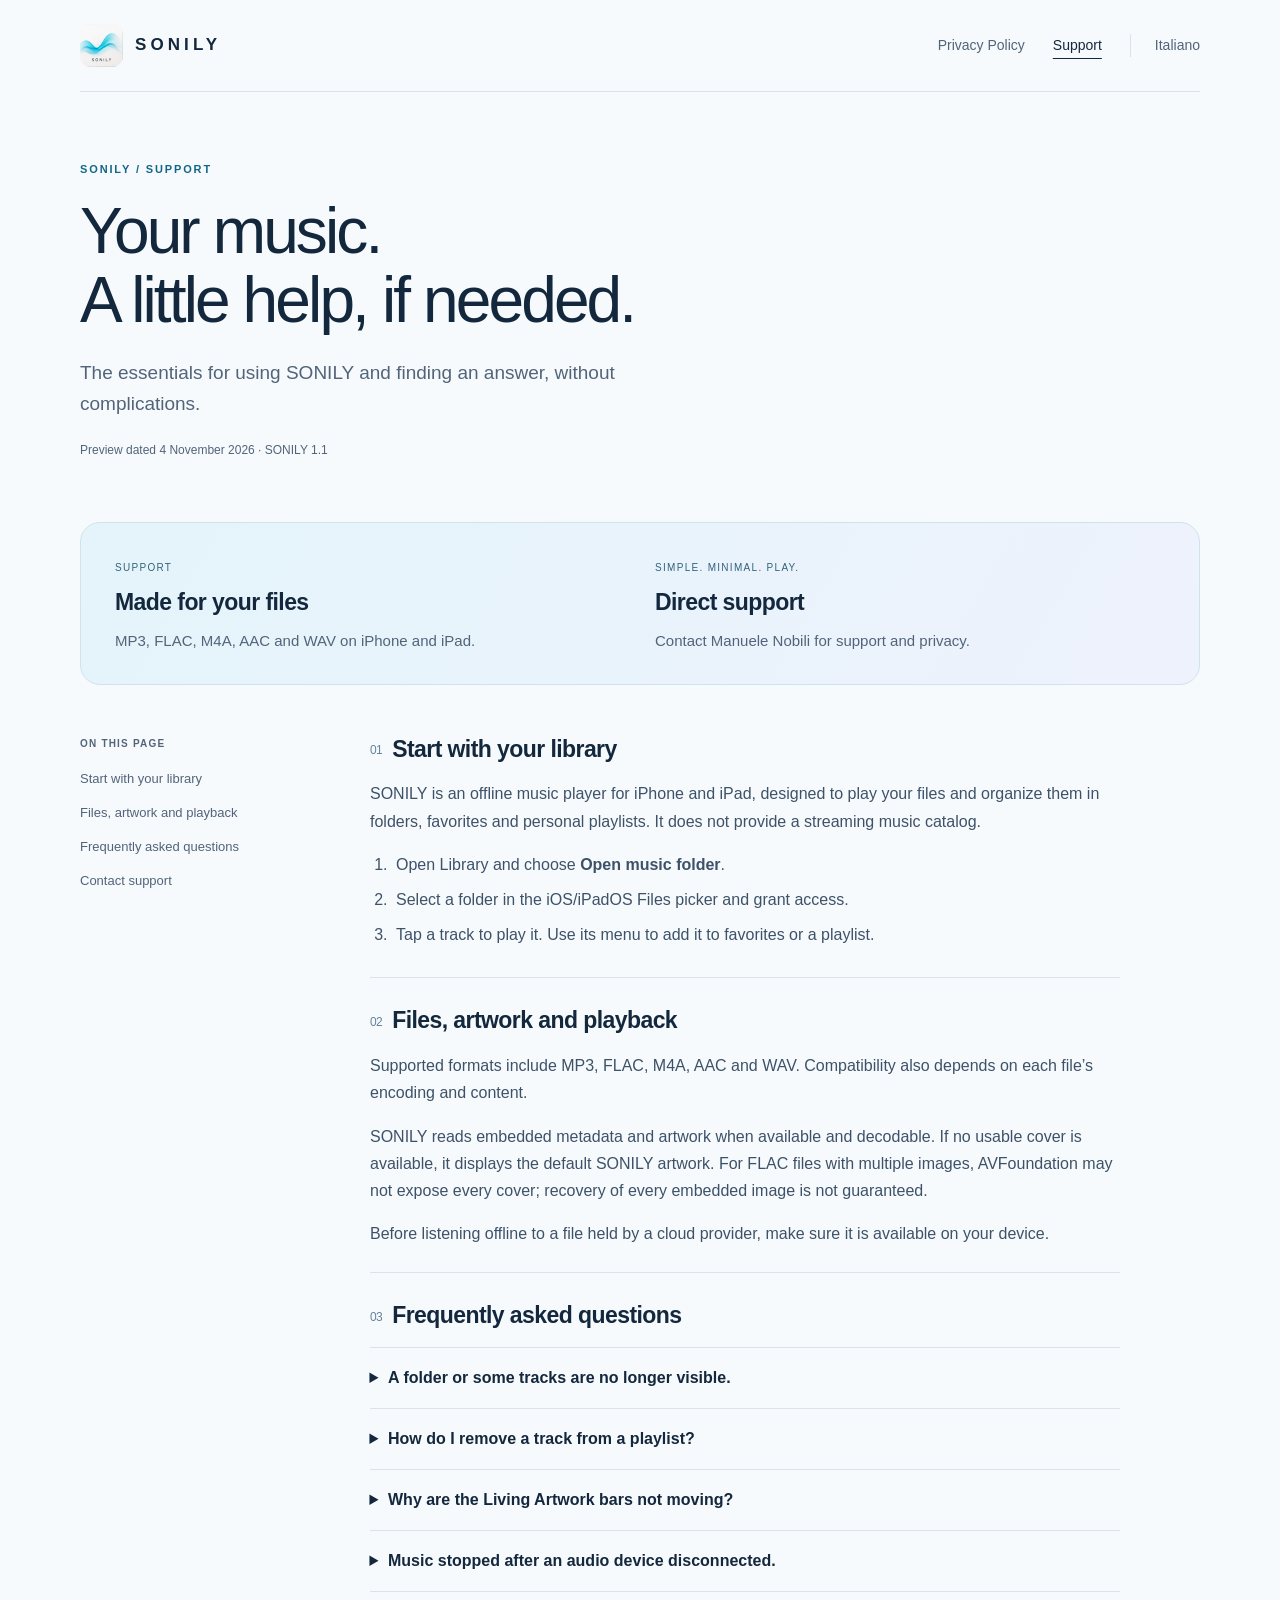
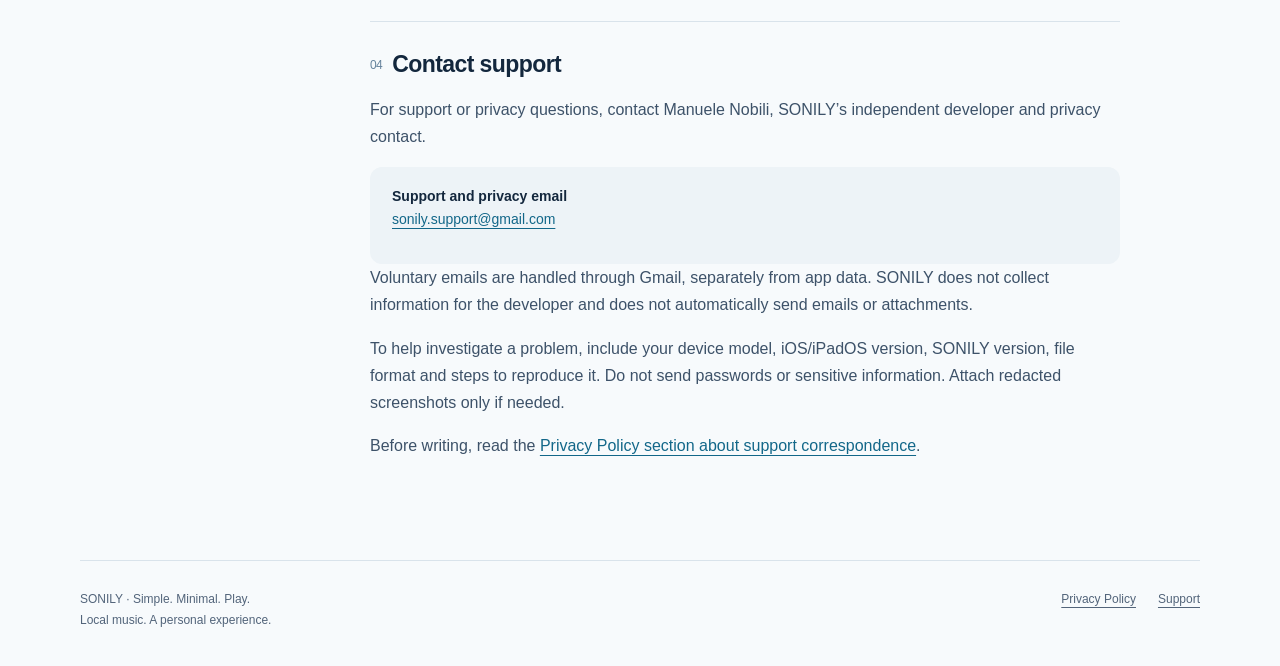
==== en/support.html @ 067987eb "Publish approved SONILY privacy and support website" ====
<!doctype html>
<html lang="en"><head><meta charset="utf-8"><meta name="viewport" content="width=device-width,initial-scale=1"><meta name="color-scheme" content="light"><meta name="description" content="Support — SONILY. Simple. Minimal. Play."><meta name="referrer" content="no-referrer"><title>Support · SONILY</title><link rel="icon" href="../assets/sonily-icon.png"><link rel="stylesheet" href="../assets/style.css"></head><body><a class="skip" href="#main">Skip to content</a><div class="wrap"><header class="site-header"><a class="brand" href="index.html" aria-label="SONILY — Home"><img src="../assets/sonily-icon.png" width="43" height="43" alt=""><span class="wordmark">SONILY</span></a><nav class="site-nav" aria-label="Main navigation"><a href="privacy.html">Privacy Policy</a><a href="support.html" aria-current="page">Support</a><a class="language" href="../it/support.html" lang="it" hreflang="it">Italiano</a></nav></header><main id="main"><div class="hero"><p class="eyebrow">SONILY / Support</p><h1>Your music.<br>A little help, if needed.</h1><p class="lead">The essentials for using SONILY and finding an answer, without complications.</p><p class="meta">Preview dated 4 November 2026 · SONILY 1.1</p></div><div class="summary"><div><p class="label">Support</p><strong>Made for your files</strong><p>MP3, FLAC, M4A, AAC and WAV on iPhone and iPad.</p></div><div><p class="label">Simple. Minimal. Play.</p><strong>Direct support</strong><p>Contact Manuele Nobili for support and privacy.</p></div></div><div class="document"><nav class="contents" aria-label="On this page"><p>On this page</p><a href="#start">Start with your library</a><a href="#formats">Files, artwork and playback</a><a href="#questions">Frequently asked questions</a><a href="#write">Contact support</a></nav><article class="article" aria-label="Support"><section id="start"><h2><span class="number">01</span>Start with your library</h2><p>SONILY is an offline music player for iPhone and iPad, designed to play your files and organize them in folders, favorites and personal playlists. It does not provide a streaming music catalog.</p><ol><li>Open Library and choose <strong>Open music folder</strong>.</li><li>Select a folder in the iOS/iPadOS Files picker and grant access.</li><li>Tap a track to play it. Use its menu to add it to favorites or a playlist.</li></ol></section><section id="formats"><h2><span class="number">02</span>Files, artwork and playback</h2><p>Supported formats include MP3, FLAC, M4A, AAC and WAV. Compatibility also depends on each file’s encoding and content.</p><p>SONILY reads embedded metadata and artwork when available and decodable. If no usable cover is available, it displays the default SONILY artwork. For FLAC files with multiple images, AVFoundation may not expose every cover; recovery of every embedded image is not guaranteed.</p><p>Before listening offline to a file held by a cloud provider, make sure it is available on your device.</p></section><section id="questions"><h2><span class="number">03</span>Frequently asked questions</h2><details><summary>A folder or some tracks are no longer visible.</summary><p>Check in Files that the folder is still available and the tracks are downloaded. If the folder moved or access is no longer valid, select it again in SONILY. Avoid deleting the app as a first troubleshooting step: you would lose local data not recovered from a backup.</p></details><details><summary>How do I remove a track from a playlist?</summary><p>Open the playlist and swipe sideways on the track row. This removes it from the playlist, not the original file or its favorites status.</p></details><details><summary>Why are the Living Artwork bars not moving?</summary><p>Living Artwork applies to the default SONILY artwork when a track has no usable cover. Check the switch in Appearance and make sure playback is active. Embedded covers are not converted into animated bars.</p></details><details><summary>Music stopped after an audio device disconnected.</summary><p>Disconnecting an audio output may pause playback. Check the selected audio output and resume manually with Play.</p></details></section><section id="write"><h2><span class="number">04</span>Contact support</h2><p>For support or privacy questions, contact Manuele Nobili, SONILY’s independent developer and privacy contact.</p><div class="note"><strong>Support and privacy email</strong><p><a href="mailto:sonily.support@gmail.com">sonily.support@gmail.com</a></p></div><p>Voluntary emails are handled through Gmail, separately from app data. SONILY does not collect information for the developer and does not automatically send emails or attachments.</p><p>To help investigate a problem, include your device model, iOS/iPadOS version, SONILY version, file format and steps to reproduce it. Do not send passwords or sensitive information. Attach redacted screenshots only if needed.</p><p>Before writing, read the <a href="privacy.html#contact">Privacy Policy section about support correspondence</a>.</p></section></article></div></main><footer class="site-footer"><p>SONILY · Simple. Minimal. Play.<br>Local music. A personal experience.</p><nav class="footer-links" aria-label="Useful links"><a href="privacy.html">Privacy Policy</a><a href="support.html">Support</a></nav></footer></div></body></html>
---- assets/style.css ----
:root{color-scheme:light;--ink:#13273d;--muted:#52647a;--line:#d9e3eb;--blue:#126789;--paper:#f7fafc;--white:#fff;font-family:-apple-system,BlinkMacSystemFont,"Segoe UI",sans-serif;font-synthesis:none}*{box-sizing:border-box}html{scroll-behavior:smooth;scroll-padding-top:24px}body{margin:0;background:var(--paper);color:var(--ink);font-size:16px;line-height:1.7}a{color:var(--blue);text-underline-offset:4px}a:hover{text-decoration-thickness:2px}a:focus-visible,summary:focus-visible{outline:3px solid #176b9e;outline-offset:5px;border-radius:3px}.skip{position:absolute;top:-80px;left:20px;background:white;padding:10px 18px;z-index:4}.skip:focus{top:12px}.wrap{width:min(1120px,calc(100% - 64px));margin:auto}.draft{background:#eaf2f7;border-bottom:1px solid var(--line);text-align:center;font-size:12px;letter-spacing:.025em;color:#455b70;padding:8px 16px}.site-header{display:flex;align-items:center;justify-content:space-between;gap:30px;padding:24px 0;border-bottom:1px solid var(--line)}.brand{display:flex;align-items:center;gap:12px;text-decoration:none;color:var(--ink)}.brand img{width:43px;height:43px;border-radius:11px}.wordmark{font-size:17px;letter-spacing:.24em;font-weight:600}.site-nav{display:flex;align-items:center;gap:28px;font-size:14px}.site-nav a{text-decoration:none;color:var(--muted)}.site-nav a[aria-current=page]{color:var(--ink);text-decoration:underline;text-underline-offset:8px}.language{border-left:1px solid var(--line);padding-left:24px}.hero{padding:68px 0 50px;position:relative}.eyebrow{text-transform:uppercase;letter-spacing:.17em;font-size:11px;font-weight:650;color:var(--blue);margin:0 0 18px}h1,h2,h3,p{margin-top:0}h1{font-weight:500;font-size:clamp(38px,5vw,64px);letter-spacing:-.045em;line-height:1.08;margin-bottom:22px;max-width:850px}.hero .lead{max-width:660px;font-size:19px;line-height:1.65;color:var(--muted);margin-bottom:20px}.meta{font-size:12px;color:var(--muted)}.summary{display:grid;grid-template-columns:1fr 1fr;gap:30px;background:linear-gradient(120deg,#e4f4fa,#eef2fd);border:1px solid #cee3ed;border-radius:20px;padding:30px 34px;margin-bottom:50px}.summary strong{font-weight:550;font-size:23px;letter-spacing:-.025em;display:block}.summary p{color:var(--muted);font-size:15px;margin:6px 0 0}.summary .label{font-size:10px;letter-spacing:.13em;text-transform:uppercase;color:#32637b;margin-bottom:7px}.document{display:grid;grid-template-columns:220px minmax(0,1fr);gap:70px;padding-bottom:76px}.contents{align-self:start;position:sticky;top:25px;font-size:13px}.contents p{font-size:10px;letter-spacing:.12em;text-transform:uppercase;color:var(--muted);font-weight:650}.contents a{display:block;text-decoration:none;color:var(--muted);padding:6px 0}.contents a:hover{color:var(--blue)}.article{max-width:750px}.article section{border-top:1px solid var(--line);padding:28px 0 9px}.article section:first-child{border-top:0;padding-top:0}.article h2{font-size:23px;line-height:1.3;letter-spacing:-.025em;font-weight:550;margin-bottom:16px}.article p,.article li{color:#3d5269}.article ul,.article ol{padding-left:22px;margin:0 0 20px}.article li{padding-left:4px;margin-bottom:8px}.number{font-size:12px;color:#65839c;font-weight:500;margin-right:10px;vertical-align:middle}.placeholder{display:block;border-left:3px solid #b27a25;background:#fff5e4;padding:13px 16px;margin:12px 0 18px;font-size:14px;overflow-wrap:anywhere;color:#694917}.placeholder strong{display:block;font-size:10px;text-transform:uppercase;letter-spacing:.12em;margin-bottom:5px}.note{background:#edf3f7;padding:18px 22px;border-radius:12px;font-size:14px}.article details{border-top:1px solid var(--line);padding:18px 0}.article details:last-child{border-bottom:1px solid var(--line);margin-bottom:20px}.article summary{cursor:pointer;font-weight:550;line-height:1.5;list-style-position:outside;margin-left:18px}.article details p{font-size:15px;margin:14px 0 0}.site-footer{border-top:1px solid var(--line);padding:28px 0 36px;display:flex;justify-content:space-between;gap:24px;font-size:12px;color:var(--muted)}.site-footer p{margin:0}.footer-links{display:flex;gap:22px}.footer-links a{color:var(--muted)}.home-hero{padding:86px 0 70px;display:grid;grid-template-columns:minmax(0,1fr) 270px;gap:70px;align-items:center}.home-hero h1{font-size:clamp(48px,7vw,84px);max-width:700px}.home-hero .lead{font-size:19px;color:var(--muted);max-width:540px}.icon-stage{background:linear-gradient(145deg,#e1f4fa,#e9efff);padding:50px;border-radius:45px;transform:rotate(3deg)}.icon-stage img{width:100%;display:block;border-radius:28px;transform:rotate(-3deg)}.portal{display:grid;grid-template-columns:1fr 1fr;gap:22px;margin-bottom:75px}.portal a{background:white;border:1px solid var(--line);padding:30px 32px;border-radius:18px;text-decoration:none;color:var(--ink)}.portal h2{font-size:24px;letter-spacing:-.025em;font-weight:550;margin-bottom:8px}.portal p{color:var(--muted);margin-bottom:20px}.portal span{font-size:14px;color:var(--blue)}.home-note{font-size:14px;color:var(--muted);margin-bottom:60px;max-width:740px}small{font-size:13px}code{overflow-wrap:anywhere}img{max-width:100%}@media(max-width:850px){.document{grid-template-columns:170px minmax(0,1fr);gap:35px}.home-hero{grid-template-columns:1fr 190px;gap:30px}.icon-stage{padding:30px}.summary{gap:22px}}@media(max-width:600px){.wrap{width:calc(100% - 36px)}.site-header{gap:16px;padding:18px 0;align-items:flex-start;flex-wrap:wrap}.brand img{width:36px;height:36px}.wordmark{font-size:15px}.site-nav{gap:18px;width:100%;justify-content:flex-start;font-size:13px}.language{margin-left:auto;padding-left:18px}.hero{padding:42px 0 30px}.hero .lead{font-size:17px}.summary{grid-template-columns:1fr;padding:24px;gap:22px;margin-bottom:32px;border-radius:16px}.summary strong{font-size:22px}.document{display:block;padding-bottom:45px}.contents{position:static;border-bottom:1px solid var(--line);padding-bottom:22px;margin-bottom:30px}.contents a{display:inline-block;margin-right:16px;padding:4px 0;font-size:12px}.contents p{margin-bottom:8px}.article h2{font-size:21px}.article section{padding-top:24px}.site-footer{display:block;padding:24px 0}.footer-links{margin-top:15px}.home-hero{grid-template-columns:1fr;padding:46px 0 38px;gap:25px}.home-hero h1{font-size:56px}.icon-stage{display:none}.portal{grid-template-columns:1fr;margin-bottom:35px}.portal a{padding:26px}.draft{font-size:11px}.home-note{margin-bottom:35px}}@media(prefers-reduced-motion:reduce){html{scroll-behavior:auto}}@media print{.draft,.site-nav,.contents,.skip{display:none}.wrap{width:100%}body{background:white;font-size:11pt}.document{display:block}.hero{padding:20px 0}.summary{break-inside:avoid}.article{max-width:none}a{color:inherit}}
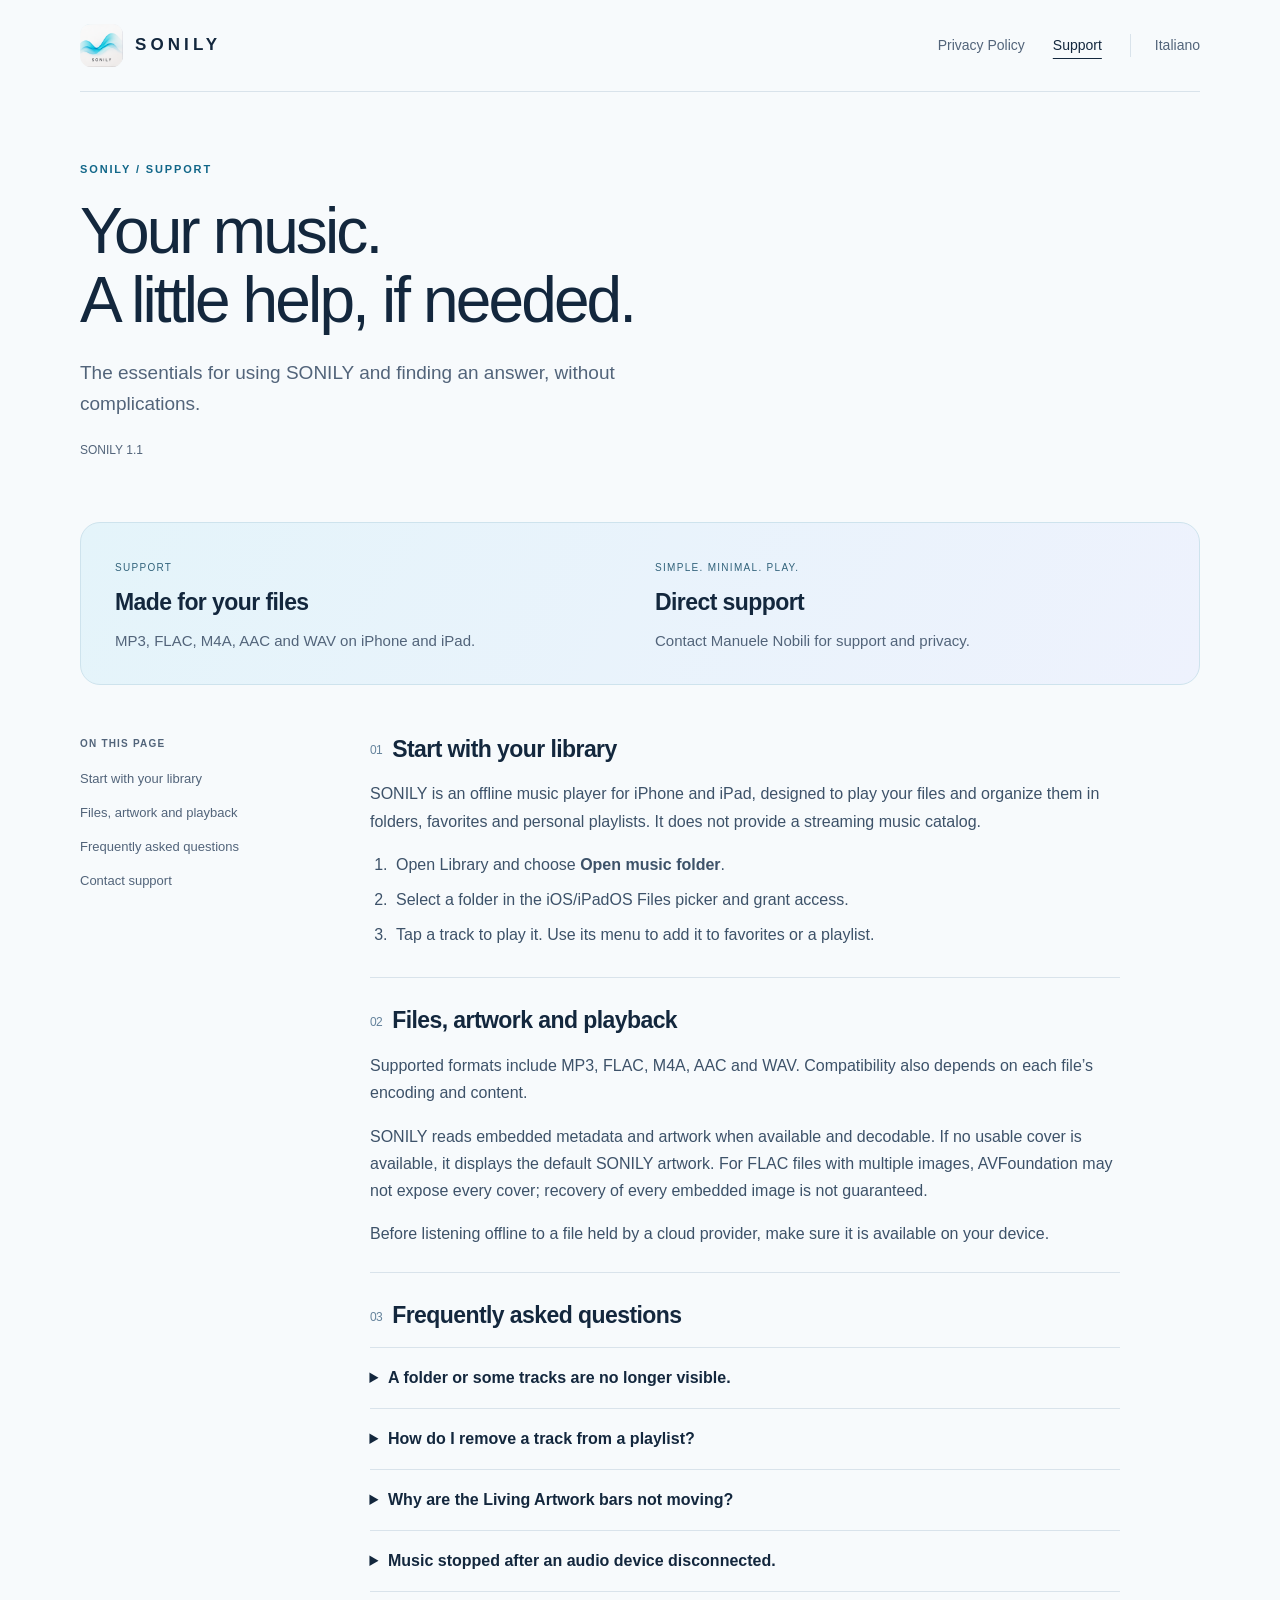
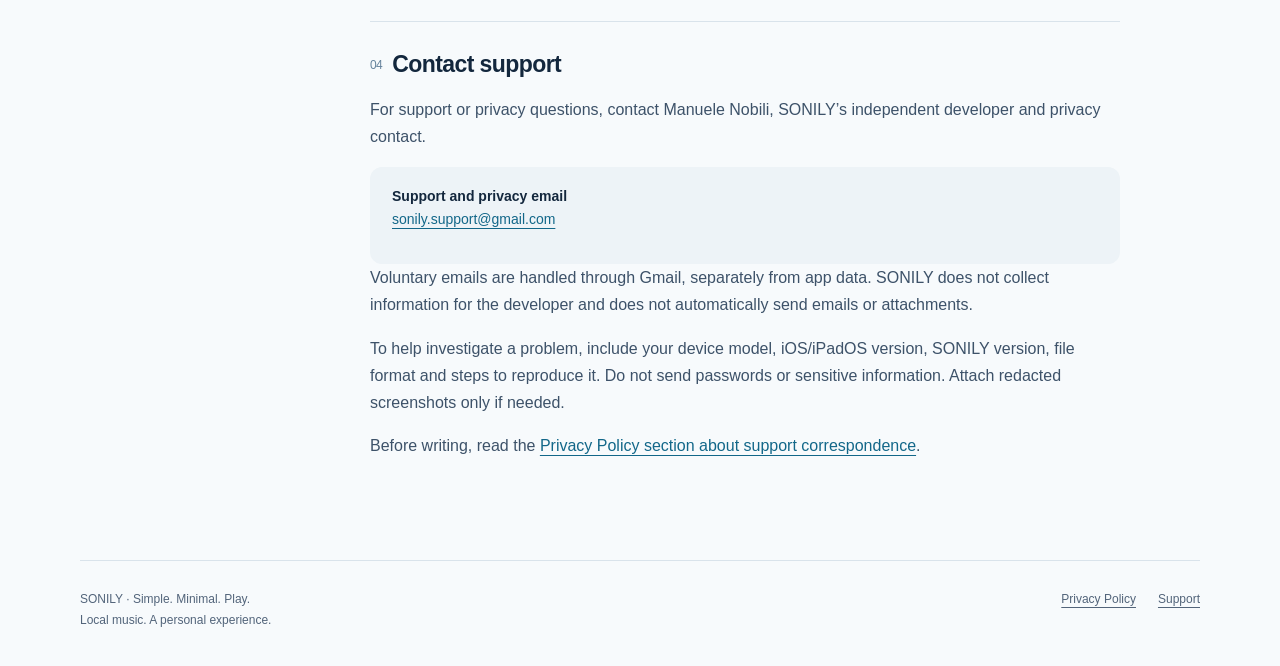
==== commit 06c0e5a9: "Remove preview date from en support page" ====
--- a/en/support.html
+++ b/en/support.html
@@ -1,2 +1,2 @@
 <!doctype html>
-<html lang="en"><head><meta charset="utf-8"><meta name="viewport" content="width=device-width,initial-scale=1"><meta name="color-scheme" content="light"><meta name="description" content="Support — SONILY. Simple. Minimal. Play."><meta name="referrer" content="no-referrer"><title>Support · SONILY</title><link rel="icon" href="../assets/sonily-icon.png"><link rel="stylesheet" href="../assets/style.css"></head><body><a class="skip" href="#main">Skip to content</a><div class="wrap"><header class="site-header"><a class="brand" href="index.html" aria-label="SONILY — Home"><img src="../assets/sonily-icon.png" width="43" height="43" alt=""><span class="wordmark">SONILY</span></a><nav class="site-nav" aria-label="Main navigation"><a href="privacy.html">Privacy Policy</a><a href="support.html" aria-current="page">Support</a><a class="language" href="../it/support.html" lang="it" hreflang="it">Italiano</a></nav></header><main id="main"><div class="hero"><p class="eyebrow">SONILY / Support</p><h1>Your music.<br>A little help, if needed.</h1><p class="lead">The essentials for using SONILY and finding an answer, without complications.</p><p class="meta">Preview dated 4 November 2026 · SONILY 1.1</p></div><div class="summary"><div><p class="label">Support</p><strong>Made for your files</strong><p>MP3, FLAC, M4A, AAC and WAV on iPhone and iPad.</p></div><div><p class="label">Simple. Minimal. Play.</p><strong>Direct support</strong><p>Contact Manuele Nobili for support and privacy.</p></div></div><div class="document"><nav class="contents" aria-label="On this page"><p>On this page</p><a href="#start">Start with your library</a><a href="#formats">Files, artwork and playback</a><a href="#questions">Frequently asked questions</a><a href="#write">Contact support</a></nav><article class="article" aria-label="Support"><section id="start"><h2><span class="number">01</span>Start with your library</h2><p>SONILY is an offline music player for iPhone and iPad, designed to play your files and organize them in folders, favorites and personal playlists. It does not provide a streaming music catalog.</p><ol><li>Open Library and choose <strong>Open music folder</strong>.</li><li>Select a folder in the iOS/iPadOS Files picker and grant access.</li><li>Tap a track to play it. Use its menu to add it to favorites or a playlist.</li></ol></section><section id="formats"><h2><span class="number">02</span>Files, artwork and playback</h2><p>Supported formats include MP3, FLAC, M4A, AAC and WAV. Compatibility also depends on each file’s encoding and content.</p><p>SONILY reads embedded metadata and artwork when available and decodable. If no usable cover is available, it displays the default SONILY artwork. For FLAC files with multiple images, AVFoundation may not expose every cover; recovery of every embedded image is not guaranteed.</p><p>Before listening offline to a file held by a cloud provider, make sure it is available on your device.</p></section><section id="questions"><h2><span class="number">03</span>Frequently asked questions</h2><details><summary>A folder or some tracks are no longer visible.</summary><p>Check in Files that the folder is still available and the tracks are downloaded. If the folder moved or access is no longer valid, select it again in SONILY. Avoid deleting the app as a first troubleshooting step: you would lose local data not recovered from a backup.</p></details><details><summary>How do I remove a track from a playlist?</summary><p>Open the playlist and swipe sideways on the track row. This removes it from the playlist, not the original file or its favorites status.</p></details><details><summary>Why are the Living Artwork bars not moving?</summary><p>Living Artwork applies to the default SONILY artwork when a track has no usable cover. Check the switch in Appearance and make sure playback is active. Embedded covers are not converted into animated bars.</p></details><details><summary>Music stopped after an audio device disconnected.</summary><p>Disconnecting an audio output may pause playback. Check the selected audio output and resume manually with Play.</p></details></section><section id="write"><h2><span class="number">04</span>Contact support</h2><p>For support or privacy questions, contact Manuele Nobili, SONILY’s independent developer and privacy contact.</p><div class="note"><strong>Support and privacy email</strong><p><a href="mailto:sonily.support@gmail.com">sonily.support@gmail.com</a></p></div><p>Voluntary emails are handled through Gmail, separately from app data. SONILY does not collect information for the developer and does not automatically send emails or attachments.</p><p>To help investigate a problem, include your device model, iOS/iPadOS version, SONILY version, file format and steps to reproduce it. Do not send passwords or sensitive information. Attach redacted screenshots only if needed.</p><p>Before writing, read the <a href="privacy.html#contact">Privacy Policy section about support correspondence</a>.</p></section></article></div></main><footer class="site-footer"><p>SONILY · Simple. Minimal. Play.<br>Local music. A personal experience.</p><nav class="footer-links" aria-label="Useful links"><a href="privacy.html">Privacy Policy</a><a href="support.html">Support</a></nav></footer></div></body></html>+<html lang="en"><head><meta charset="utf-8"><meta name="viewport" content="width=device-width,initial-scale=1"><meta name="color-scheme" content="light"><meta name="description" content="Support — SONILY. Simple. Minimal. Play."><meta name="referrer" content="no-referrer"><title>Support · SONILY</title><link rel="icon" href="../assets/sonily-icon.png"><link rel="stylesheet" href="../assets/style.css"></head><body><a class="skip" href="#main">Skip to content</a><div class="wrap"><header class="site-header"><a class="brand" href="index.html" aria-label="SONILY — Home"><img src="../assets/sonily-icon.png" width="43" height="43" alt=""><span class="wordmark">SONILY</span></a><nav class="site-nav" aria-label="Main navigation"><a href="privacy.html">Privacy Policy</a><a href="support.html" aria-current="page">Support</a><a class="language" href="../it/support.html" lang="it" hreflang="it">Italiano</a></nav></header><main id="main"><div class="hero"><p class="eyebrow">SONILY / Support</p><h1>Your music.<br>A little help, if needed.</h1><p class="lead">The essentials for using SONILY and finding an answer, without complications.</p><p class="meta">SONILY 1.1</p></div><div class="summary"><div><p class="label">Support</p><strong>Made for your files</strong><p>MP3, FLAC, M4A, AAC and WAV on iPhone and iPad.</p></div><div><p class="label">Simple. Minimal. Play.</p><strong>Direct support</strong><p>Contact Manuele Nobili for support and privacy.</p></div></div><div class="document"><nav class="contents" aria-label="On this page"><p>On this page</p><a href="#start">Start with your library</a><a href="#formats">Files, artwork and playback</a><a href="#questions">Frequently asked questions</a><a href="#write">Contact support</a></nav><article class="article" aria-label="Support"><section id="start"><h2><span class="number">01</span>Start with your library</h2><p>SONILY is an offline music player for iPhone and iPad, designed to play your files and organize them in folders, favorites and personal playlists. It does not provide a streaming music catalog.</p><ol><li>Open Library and choose <strong>Open music folder</strong>.</li><li>Select a folder in the iOS/iPadOS Files picker and grant access.</li><li>Tap a track to play it. Use its menu to add it to favorites or a playlist.</li></ol></section><section id="formats"><h2><span class="number">02</span>Files, artwork and playback</h2><p>Supported formats include MP3, FLAC, M4A, AAC and WAV. Compatibility also depends on each file’s encoding and content.</p><p>SONILY reads embedded metadata and artwork when available and decodable. If no usable cover is available, it displays the default SONILY artwork. For FLAC files with multiple images, AVFoundation may not expose every cover; recovery of every embedded image is not guaranteed.</p><p>Before listening offline to a file held by a cloud provider, make sure it is available on your device.</p></section><section id="questions"><h2><span class="number">03</span>Frequently asked questions</h2><details><summary>A folder or some tracks are no longer visible.</summary><p>Check in Files that the folder is still available and the tracks are downloaded. If the folder moved or access is no longer valid, select it again in SONILY. Avoid deleting the app as a first troubleshooting step: you would lose local data not recovered from a backup.</p></details><details><summary>How do I remove a track from a playlist?</summary><p>Open the playlist and swipe sideways on the track row. This removes it from the playlist, not the original file or its favorites status.</p></details><details><summary>Why are the Living Artwork bars not moving?</summary><p>Living Artwork applies to the default SONILY artwork when a track has no usable cover. Check the switch in Appearance and make sure playback is active. Embedded covers are not converted into animated bars.</p></details><details><summary>Music stopped after an audio device disconnected.</summary><p>Disconnecting an audio output may pause playback. Check the selected audio output and resume manually with Play.</p></details></section><section id="write"><h2><span class="number">04</span>Contact support</h2><p>For support or privacy questions, contact Manuele Nobili, SONILY’s independent developer and privacy contact.</p><div class="note"><strong>Support and privacy email</strong><p><a href="mailto:sonily.support@gmail.com">sonily.support@gmail.com</a></p></div><p>Voluntary emails are handled through Gmail, separately from app data. SONILY does not collect information for the developer and does not automatically send emails or attachments.</p><p>To help investigate a problem, include your device model, iOS/iPadOS version, SONILY version, file format and steps to reproduce it. Do not send passwords or sensitive information. Attach redacted screenshots only if needed.</p><p>Before writing, read the <a href="privacy.html#contact">Privacy Policy section about support correspondence</a>.</p></section></article></div></main><footer class="site-footer"><p>SONILY · Simple. Minimal. Play.<br>Local music. A personal experience.</p><nav class="footer-links" aria-label="Useful links"><a href="privacy.html">Privacy Policy</a><a href="support.html">Support</a></nav></footer></div></body></html>
